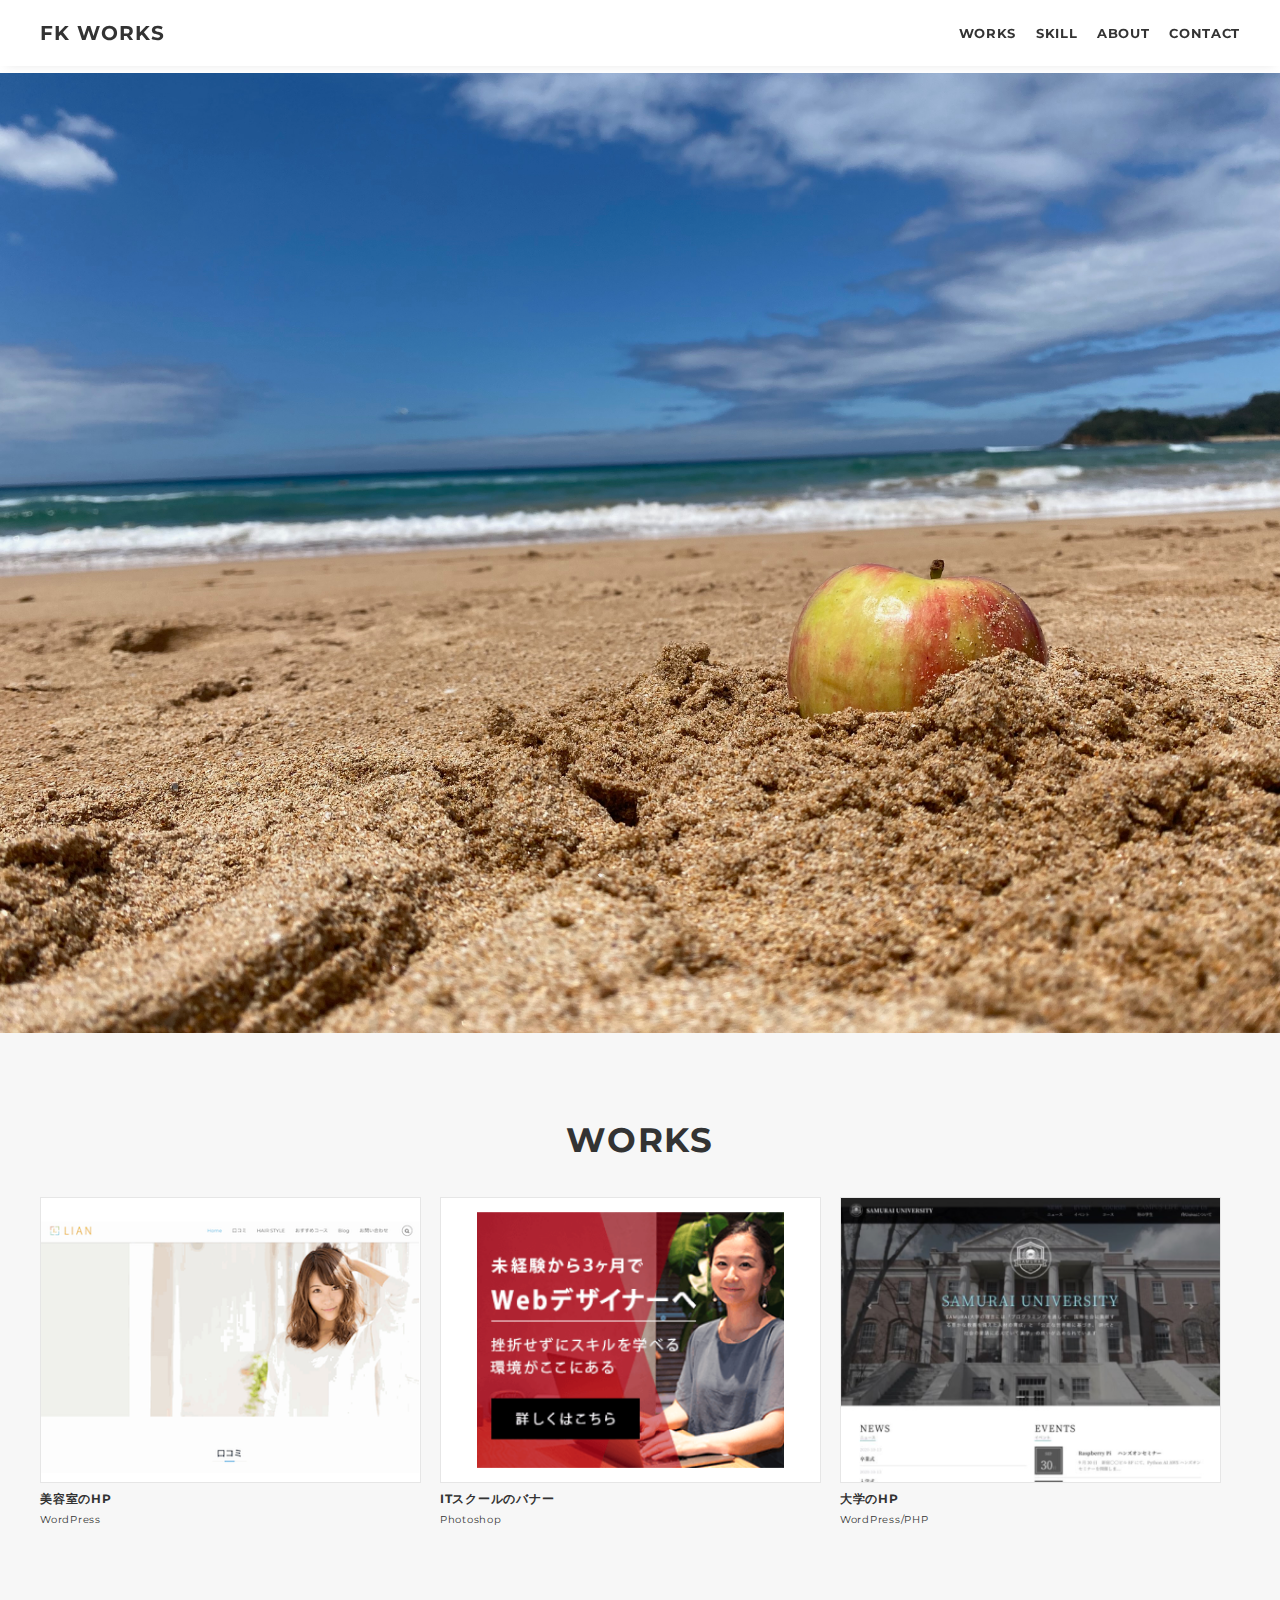
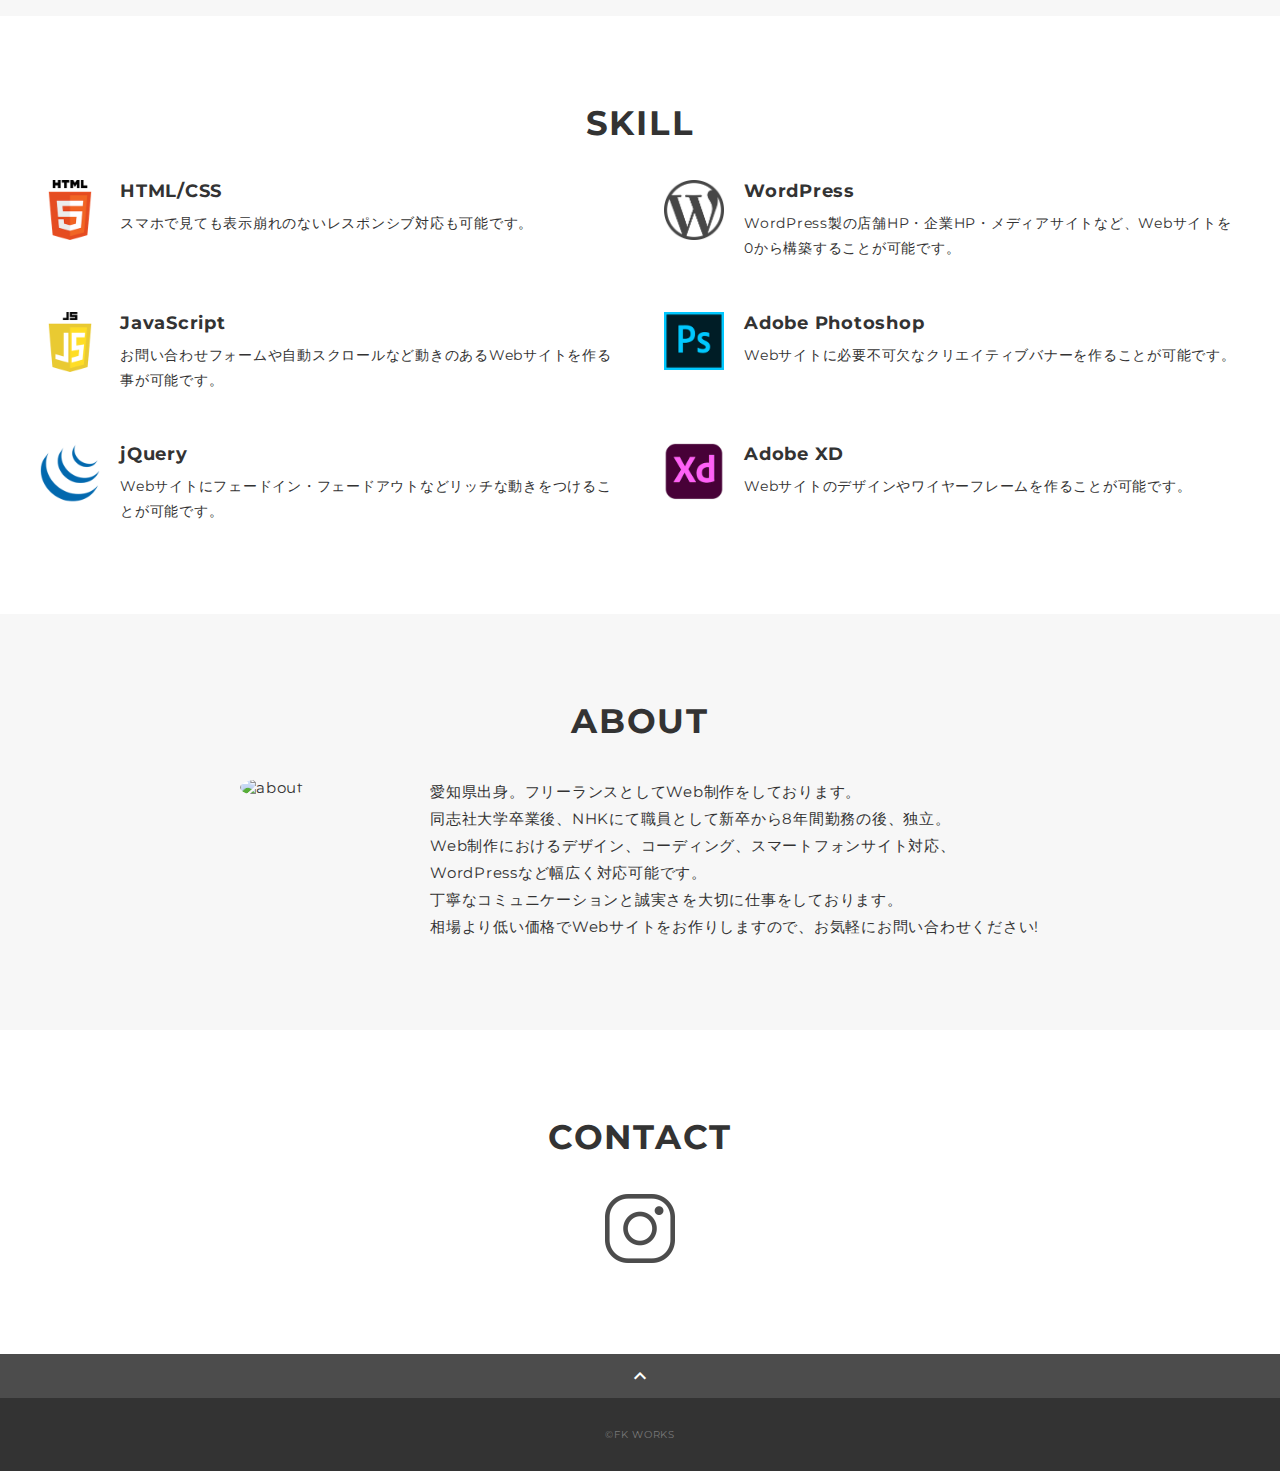
==== index.html @ 216ca090 "initial commit" ====
<!DOCTYPE html>
<html>
<head>
  <meta charset="utf-8">
  <meta name="viewport" content="width=device-width, initial-scale=1.0, maximum-scale=1.0, minimum-scale=1.0">
  <title>SAMURAI ポートフォリオ</title>
  <link rel="preconnect" href="https://fonts.gstatic.com">
  <link href="https://fonts.googleapis.com/css2?family=Montserrat:wght@400;700&display=swap" rel="stylesheet">
  <link href="https://fonts.googleapis.com/css?family=Material+Icons+Outlined" rel="stylesheet">
  <link href="css/ress.css" media="all" rel="stylesheet" type="text/css" />
  <link href="css/style.css" media="all" rel="stylesheet" type="text/css" />
</head>

<body>
  <div class="wrapper">

    <!-- header -->
    <header class="header ">
      <div class="container">
        <h1 class="header-logo">
          <a href="#">FK WORKS</a>
        </h1>
        <nav class="gnav">
          <ul class="gnav-list">
            <li class="gnav-item"><a href="#works">WORKS</a></li>
            <li class="gnav-item"><a href="#skill">SKILL</a></li>
            <li class="gnav-item"><a href="#about">ABOUT</a></li>
            <li class="gnav-item"><a href="#contact">CONTACT</a></li>
          </ul>
        </nav>
      </div>
    </header>
    <!-- /header -->

    <main class="content">

      <!-- mv -->
      <div class="mv">
        <div class="mv-container">
          <img src="img/IMG_4395.jpeg" alt="">
        </div>
      </div>
      <!-- /mv -->

      <!-- works -->
      <section class="works section" id="works">
        <div class="container">
          <h2 class="title">WORKS</h2>
          <div class="works-list">
            <!-- <a class="works-item" href="works-1.html">
              <div class="works-img"><img src="img/works/html1.png" alt="html1" /></div>
              <p class="works-name">コーポレートサイト</p>
              <p class="works-info">HTML/CSS/JavaScript/jQuery/レスポンシブ対応</p>
            </a> -->
            <!-- <a class="works-item" href="works-2.html">
              <div class="works-img"><img src="img/works/html2.png" alt="html2" /></div>
              <p class="works-name">プロフィールサイト</p>
              <p class="works-info">HTML/CSS</p>
            </a> -->
            <a class="works-item" href="works-3.html">
              <div class="works-img"><img src="img/works/wordpress1.png" alt="WordPress" /></div>
              <p class="works-name">美容室のHP</p>
              <p class="works-info">WordPress</p>
            </a>
            <a class="works-item" href="works-4.html">
              <div class="works-img"><img src="img/works/photoshop.png" alt="Photoshop" /></div>
              <p class="works-name">ITスクールのバナー</p>
              <p class="works-info">Photoshop</p>
            </a>
            <!-- <a class="works-item" href="works-5.html">
              <div class="works-img"><img src="img/works/xd.png" alt="AdobeXD" /></div>
              <p class="works-name">ITスクールのLP</p>
              <p class="works-info">AdobeXD</p>
            </a> -->
            <a class="works-item" href="works-6.html">
              <div class="works-img"><img src="img/works/wordpress2.png" alt="WordPress2" /></div>
              <p class="works-name">大学のHP</p>
              <p class="works-info">WordPress/PHP</p>
            </a>
          </div>
        </div>
      </section>
      <!-- /works -->

      <!-- skill -->
      <section class="skill section" id="skill">
        <div class="container">
          <h2 class="title">SKILL</h2>
          <div class="skill-list">
            <div class="skill-item">
              <p class="skill-img"><img src="img/skills/html.png" alt="html"></p>
              <div class="skill-body">
                <h3 class="skill-name">HTML/CSS</h3>
                <p class="skill-text">
                  スマホで見ても表示崩れのないレスポンシブ対応も可能です。</p>
              </div>
            </div>
            <div class="skill-item">
              <p class="skill-img"><img src="img/skills/wordpress.png" alt="wordpress"></p>
              <div class="skill-body">
                <h3 class="skill-name">WordPress</h3>
                <p class="skill-text">
                  WordPress製の店舗HP・企業HP・メディアサイトなど、Webサイトを0から構築することが可能です。</p>
              </div>
            </div>
            <div class="skill-item">
              <p class="skill-img"><img src="img/skills/js.png" alt="javascript"></p>
              <div class="skill-body">
                <h3 class="skill-name">JavaScript</h3>
                <p class="skill-text">
                  お問い合わせフォームや自動スクロールなど動きのあるWebサイトを作る事が可能です。</p>
              </div>
            </div>
            <div class="skill-item">
              <p class="skill-img"><img src="img/skills/photoshop.png" alt="photoshop"></p>
              <div class="skill-body">
                <h3 class="skill-name">Adobe Photoshop</h3>
                <p class="skill-text">
                  Webサイトに必要不可欠なクリエイティブバナーを作ることが可能です。</p>
              </div>
            </div>
            <div class="skill-item">
              <p class="skill-img"><img src="img/skills/jquery.png" alt="jquery"></p>
              <div class="skill-body">
                <h3 class="skill-name">jQuery</h3>
                <p class="skill-text">
                  Webサイトにフェードイン・フェードアウトなどリッチな動きをつけることが可能です。</p>
              </div>
            </div>
            <div class="skill-item">
              <p class="skill-img"><img src="img/skills/xd.png" alt="adobexd"></p>
              <div class="skill-body">
                <h3 class="skill-name">Adobe XD</h3>
                <p class="skill-text">
                  Webサイトのデザインやワイヤーフレームを作ることが可能です。</p>
              </div>
            </div>
          </div>
        </div>
      </section>
      <!-- /skill -->

      <!-- about -->
      <section class="about section" id="about">
        <div class="container">
          <h2 class="title">ABOUT</h2>
          <div class="profile">
            <p class="profile-img">
              <img src="IMG/GOPR1094 (1).jpeg" alt="about">
            </p>
            <div class="profile-body">
              <!-- <p>
                
              </p> -->
              <p>
                愛知県出身。フリーランスとしてWeb制作をしております。<br>同志社大学卒業後、NHKにて職員として新卒から8年間勤務の後、独立。<br>Web制作におけるデザイン、コーディング、スマートフォンサイト対応、WordPressなど幅広く対応可能です。<br>丁寧なコミュニケーションと誠実さを大切に仕事をしております。<br>相場より低い価格でWebサイトをお作りしますので、お気軽にお問い合わせください!
              </p>
              
            </div>
          </div>
        </div>
      </section>
      <!-- /about -->

      <!-- contact -->
      <section class="contact section" id="contact">
        <div class="container">
          <h2 class="title">CONTACT</h2>
          <!-- <p class="lead">
            お問い合わせは、<br class="sp-only">メールまたはSNSにてお願いいたします。
          </p> -->
          <div class="contact-list">
            <a href="https://www.instagram.com/2005_fugo/" target="_blank">
              <img src="img/icon_instagram.gif" alt="Instagram">
            </a>
            <!-- <a href="http://facebook.com/" target="_blank">
              <img src="img/icon_facebook.gif" alt="Facebook">
            </a> -->
          </div>
        </div>
      </section>
      <!-- /contact -->
      <div class="page-top" id="js-page-top">
        <span class="material-icons-outlined">expand_less</span>
      </div>
    </main>

    <!-- footer -->
    <footer class="footer">
      <div class="copyright">&copy;FK WORKS</div>
    </footer>
    <!-- /footer -->

  </div>
  <script src="https://ajax.googleapis.com/ajax/libs/jquery/3.6.0/jquery.min.js"></script>
  <script type='text/javascript' src="js/script.js"></script>
</body>
</html>
---- css/ress.css ----
/*!
 * ress.css • v3.0.1
 * MIT License
 * github.com/filipelinhares/ress
 */

/* # =================================================================
   # Global selectors
   # ================================================================= */

html {
  box-sizing: border-box;
  word-break: normal;
  -moz-tab-size: 4;
  tab-size: 4;

  -webkit-text-size-adjust: 100%; /* Prevent adjustments of font size after orientation changes in iOS */
}

*,
::before,
::after {
  box-sizing: inherit;
  background-repeat: no-repeat; /* Set `background-repeat: no-repeat` to all elements and pseudo elements */
}

::before,
::after {
  vertical-align: inherit;
  text-decoration: inherit; /* Inherit text-decoration and vertical align to ::before and ::after pseudo elements */
}

* {
  margin: 0;
  padding: 0; /* Reset `padding` and `margin` of all elements */
}

/* # =================================================================
   # General elements
   # ================================================================= */

hr {
  overflow: visible; /* Show the overflow in Edge and IE */
  height: 0; /* Add the correct box sizing in Firefox */
}

details,
main {
  display: block; /* Render the `main` element consistently in IE. */
}

summary {
  display: list-item; /* Add the correct display in all browsers */
}

small {
  font-size: 80%; /* Set font-size to 80% in `small` elements */
}

[hidden] {
  display: none; /* Add the correct display in IE */
}

abbr[title] {
  /* Add the correct text decoration in Chrome, Edge, IE, Opera, and Safari */
  text-decoration: underline;
  text-decoration: underline dotted;
  border-bottom: none; /* Remove the bottom border in Chrome 57 */
}

a {
  background-color: transparent; /* Remove the gray background on active links in IE 10 */
}

a:active,
a:hover {
  outline-width: 0; /* Remove the outline when hovering in all browsers */
}

code,
kbd,
pre,
samp {
  font-family: monospace, monospace; /* Specify the font family of code elements */
}

pre {
  font-size: 1em; /* Correct the odd `em` font sizing in all browsers */
}

b,
strong {
  font-weight: bolder; /* Add the correct font weight in Chrome, Edge, and Safari */
}

/* https://gist.github.com/unruthless/413930 */
sub,
sup {
  position: relative;
  font-size: 75%;
  line-height: 0;
  vertical-align: baseline;
}

sub {
  bottom: -.25em;
}

sup {
  top: -.5em;
}

/* # =================================================================
   # Forms
   # ================================================================= */

input {
  border-radius: 0;
}

/* Replace pointer cursor in disabled elements */
[disabled] {
  cursor: default;
}

[type="number"]::-webkit-container-spin-button,
[type="number"]::-webkit-outer-spin-button {
  height: auto; /* Correct the cursor style of increment and decrement buttons in Chrome */
}

[type="search"] {
  outline-offset: -2px; /* Correct the outline style in Safari */

  -webkit-appearance: textfield; /* Correct the odd appearance in Chrome and Safari */
}

[type="search"]::-webkit-search-decoration {
  -webkit-appearance: none; /* Remove the container padding in Chrome and Safari on macOS */
}

textarea {
  overflow: auto; /* Internet Explorer 11+ */
  resize: vertical; /* Specify textarea resizability */
}

button,
input,
optgroup,
select,
textarea {
  font: inherit; /* Specify font inheritance of form elements */
}

optgroup {
  font-weight: bold; /* Restore the font weight unset by the previous rule */
}

button {
  overflow: visible; /* Address `overflow` set to `hidden` in IE 8/9/10/11 */
}

button,
select {
  text-transform: none; /* Firefox 40+, Internet Explorer 11- */
}

/* Apply cursor pointer to button elements */
button,
[type="button"],
[type="reset"],
[type="submit"],
[role="button"] {
  cursor: pointer;
  color: inherit;
}

/* Remove container padding and border in Firefox 4+ */
button::-moz-focus-container,
[type="button"]::-moz-focus-container,
[type="reset"]::-moz-focus-container,
[type="submit"]::-moz-focus-container {
  padding: 0;
  border-style: none;
}

/* Replace focus style removed in the border reset above */
button:-moz-focusring,
[type="button"]::-moz-focus-container,
[type="reset"]::-moz-focus-container,
[type="submit"]::-moz-focus-container {
  outline: 1px dotted ButtonText;
}

button,
html [type="button"],
/* Prevent a WebKit bug where (2) destroys native `audio` and `video`controls in Android 4 */
[type="reset"],
[type="submit"] {
  -webkit-appearance: button; /* Correct the inability to style clickable types in iOS */
}

/* Remove the default button styling in all browsers */
button,
input,
select,
textarea {
  border-style: none;
  background-color: transparent;
}

/* Style select like a standard input */
select {
  -webkit-appearance: none; /* Chrome 41+ */
  -moz-appearance: none; /* Firefox 36+ */
}

select::-ms-expand {
  display: none; /* Internet Explorer 11+ */
}

select::-ms-value {
  color: currentColor; /* Internet Explorer 11+ */
}

legend {
  display: table; /* Correct the text wrapping in Edge and IE */
  max-width: 100%; /* Correct the text wrapping in Edge and IE */
  max-width: 100%; /* Correct the text wrapping in Edge 18- and IE */
  white-space: normal; /* Correct the text wrapping in Edge and IE */
  color: inherit; /* Correct the color inheritance from `fieldset` elements in IE */
  border: 0; /* Correct `color` not being inherited in IE 8/9/10/11 */
}

::-webkit-file-upload-button {
  font: inherit; /* Change font properties to `inherit` in Chrome and Safari */
  color: inherit;
  /* Correct the inability to style clickable types in iOS and Safari */

  -webkit-appearance: button;
}

/* # =================================================================
   # Specify media element style
   # ================================================================= */

img {
  border-style: none; /* Remove border when inside `a` element in IE 8/9/10 */
}

/* Add the correct vertical alignment in Chrome, Firefox, and Opera */
progress {
  vertical-align: baseline;
}

/* # =================================================================
   # Accessibility
   # ================================================================= */

/* Hide content from screens but not screenreaders */
@media screen {
  [hidden~="screen"] {
    display: inherit;
  }
  [hidden~="screen"]:not(:active):not(:focus):not(:target) {
    position: absolute !important;
    clip: rect(0 0 0 0) !important;
  }
}

/* Specify the progress cursor of updating elements */
[aria-busy="true"] {
  cursor: progress;
}

/* Specify the pointer cursor of trigger elements */
[aria-controls] {
  cursor: pointer;
}

/* Specify the unstyled cursor of disabled, not-editable, or otherwise inoperable elements */
[aria-disabled] {
  cursor: default;
}
---- css/style.css ----
body {
  font-family: "Montserrat","Helvetica Neue",Arial,"Hiragino Kaku Gothic ProN","Hiragino Sans",Meiryo,sans-serif;
  font-size: 15px;
  letter-spacing: .05em;
  color: #333;
}

a {
  transition: opacity .3s;
  text-decoration: none;
  color: #1ca9e3;
}

img {
  max-width: 100%;
  height: auto;
  vertical-align: bottom;
  border-style: none;
}



.pc-only {
  display: block;
}

.sp-only {
  display: none;
}

/*--------------------------------
 レイアウト
---------------------------------*/
.wrapper {
  padding-top: 73px;
}

.section {
  padding: 90px 0;
}

.section:nth-of-type(odd) {
  background-color: #f7f7f7;
}

.container {
  max-width: 1340px;
  margin: 0 auto;
  padding: 0 40px;
}

/*--------------------------------
 見出し
---------------------------------*/
.title {
  font-size: 34px;
  font-weight: bold;
  line-height: 1;
  margin-bottom: 40px;
  text-align: center;
  letter-spacing: .05em;
  color: #333;
}

.lead {
  font-size: 16px;
  line-height: 1.8;
  margin-bottom: 30px;
}

/*--------------------------------
ヘッダー
---------------------------------*/
.header {
  position: fixed;
  top: 0;
  z-index: 1;
  width: 100%;
  background-color: #fff;
  box-shadow: 0 5px 10px -6px rgba(0,0,0,.1);
}

.header .container {
  display: flex;
  align-items: center;
  justify-content: space-between;
  padding: 20px 40px;
}

.header-logo {
  font-size: 20px;
  font-weight: bold;
  line-height: 1.2;
  margin-right: 20px;
  letter-spacing: .05em;
}

.header-logo a {
  color: #333;
}

.gnav-list {
  display: flex;
  justify-content: space-between;
  list-style: none;
}

.gnav-item:not(:last-child) {
  margin-right: 20px;
}

.gnav-item a {
  position: relative;
  font-size: 13px;
  font-weight: bold;
  display: inline-block;
  padding: 5px 0;
  transition: .3s;
  letter-spacing: .05em;
  color: #333;
}
.gnav-item a:after {
  position: absolute;
  bottom: 0;
  left: 50%;
  width: 0;
  height: 3px;
  content: "";
  transition: .3s;
  -webkit-transform: translateX(-50%);
  transform: translateX(-50%);
  background-color: #333;
}

.gnav-item a:hover:after {
  width: 100%;
}

/*--------------------------------
 メインビジュアル
---------------------------------*/
.mv {
  display: flex;
  align-items: center;
  justify-content: center;
  height: auto;
  text-align: center;
  overflow: hidden;
}

.mv-container {
  position: relative;
  /* padding: 0 20px; */
}

.mv-container img {
  width: 100%;
  height: auto;
}

/*--------------------------------
 Works
---------------------------------*/
.works-list {
  display: flex;
  flex-wrap: wrap;
  margin-bottom: -40px;
}

.works-item {
  width: 31.74603%;
  margin-right: 1.58730%;
  margin-bottom: 40px;
  color: #333;
}

.works-item:hover {
  opacity: .9;
}

.works-item:nth-of-type(3n) {
  margin-right: 0;
}

.works-img img {
  border: 1px solid #e6e6e6;
}

.works-name {
  font-size: 12px;
  font-weight: bold;
  margin-top: 8px;
}

.works-info {
  font-size: 10px;
  margin-top: 5px;
}

/*--------------------------------
 Skill
---------------------------------*/
.skill-list {
  display: flex;
  flex-wrap: wrap;
  justify-content: space-between;
  margin-bottom: -50px;
}

.skill-item {
  display: flex;
  align-items: flex-start;
  justify-content: space-between;
  width: 48%;
  margin-bottom: 50px;
}

.skill-img {
  width: 60px;
  height: auto;
  margin-right: 20px;
}

.skill-body {
  flex: 1;
}

.skill-name {
  margin-bottom: 10px;
}

.skill-text {
  font-size: 14px;
  line-height: 1.8;
}

/*--------------------------------
 About
---------------------------------*/
.profile {
  display: flex;
  flex-wrap: wrap;
  max-width: 800px;
  margin: 0 auto;
}
.profile-img {
  width: 20%;
  margin-right: 30px;
  border-radius: 50%;
}
.profile-img img {
  border-radius: 50%;
}
.profile-body {
  flex: 1;
}

.profile-body p {
  font-size: 15px;
  line-height: 1.8;
}

.profile-body p:not(:last-child) {
  margin-bottom: 30px;
}

/*--------------------------------
 Contact
---------------------------------*/
.contact {
  text-align: center;
}

.contact-item:not(:last-child) {
  margin-right: 10px;
}

.contact-text {
  margin-top: 10px;
}
/*--------------------------------
 ページトップ
---------------------------------*/
.page-top {
  font-weight: bold;
  padding: 10px;
  cursor: pointer;
  text-align: center;
  background-color: #4c4c4c;
}

.page-top .material-icons-outlined {
  vertical-align: bottom;
  color: #fff;
}

/*--------------------------------
 フッター
---------------------------------*/
.footer {
  padding: 30px;
  background-color: #333;
}

.copyright {
  font-size: 10px;
  text-align: center;
  color: #797979;
}

/*--------------------------------
 下層：Worksページ
---------------------------------*/
.article {
  padding: 80px 0;
}

.article-container {
  max-width: 1040px;
  margin: 0 auto;
  padding: 0 20px;
}

.article-title {
  margin-bottom: 30px;
  text-align: center;
}

.article-body {
  max-width: 720px;
  margin: 0 auto;
  margin-bottom: 80px;
}

.article-body h3 {
  position: relative;
  font-size: 18px;
  margin-bottom: 5px;
  padding-left: 1em;
}

.article-body img {
  width: 100%;
  height: auto;
}

.article-body h3:not(:first-child) {
  margin-top: 50px;
}

.article-body h3::before {
  position: absolute;
  top: 0;
  left: 0;
  width: 4px;
  height: 100%;
  content: "";
  border-radius: 3px;
  background-color: #333;
}

.article-body p {
  font-size: 15px;
  line-height: 1.8;
  margin-bottom: 30px;
}

.home-link {
  text-align: center;
}

/*media Queries 767
----------------------------------------------------*/
@media screen and (max-width: 767px) {
  body {
    font-size: 14px;
  }

  .pc-only {
    display: none;
  }

  .sp-only {
    display: block;
  }

  /* 見出し */
  .title {
    font-size: 26px;
    margin-bottom: 20px;
  }

  .lead {
    font-size: 14px;
    line-height: 1.7;
    margin-bottom: 20px;
  }

  /* レイアウト */
  .wrapper {
    padding-top: 57px;
  }

  .section {
    padding: 60px 0;
  }

  .container {
    padding: 0 20px;
  }

  /* ヘッダー */
  .header .container {
    padding: 15px;
  }

  .header-logo {
    font-size: 15px;
    margin-right: 15px;
  }

  .gnav-item:not(:last-child) {
    margin-right: 10px;
  }

  .gnav-item a {
    font-size: 10px;
  }

  .gnav-item a:after {
    display: none;
  }

  /*  メインビジュアル */
  .mv {
    height: 40vh;
  }

  .mv-container {
    padding: 0 20px;
  }

  .mv-title {
    font-size: 30px;
  }
  .mv-subtitle {
    font-size: 16px;
    margin-bottom: 20px;
  }

  .mv-text {
    top: 75%;
    font-size: 14px;
    line-height: 1.7;
  }

  /* Works */
  .works-name {
    font-size: 12px;
  }

  .works-info {
    margin-top: 3px;
  }

  .works-list {
    justify-content: space-between;
  }

  .works-item {
    flex: 0 0 48%;
    margin-right: 0;
    margin-bottom: 30px;
  }

  /* Skill */
  .skill-list {
    display: block;
    margin-bottom: 0;
  }

  .skill-item {
    width: 100%;
    margin-bottom: 35px;
  }

  .skill-item:last-child {
    margin-bottom: 0;
  }

  .skill-name {
    margin-bottom: 5px;
  }

  .skill-text {
    font-size: 13px;
    line-height: 1.7;
  }

  /* About */
  .profile {
    display: block;
  }
  .profile-img {
    width: 150px;
    margin: 0 auto;
    margin-bottom: 25px;
  }

  .profile-body p {
    font-size: 14px;
    line-height: 1.7;
  }

  .profile-body p:not(:last-child) {
    margin-bottom: 20px;
  }

  /* フッター */
  .footer {
    padding: 20px;
  }

  /* 下層ページ */
  .article {
    padding: 50px 0;
  }

  .article-body h3 {
    font-size: 16px;
    padding-left: .8em;
  }

  .article-body h3:not(:first-child) {
    margin-top: 30px;
  }

  .article-body p {
    font-size: 14px;
    line-height: 1.7;
    margin-bottom: 20px;
  }
}
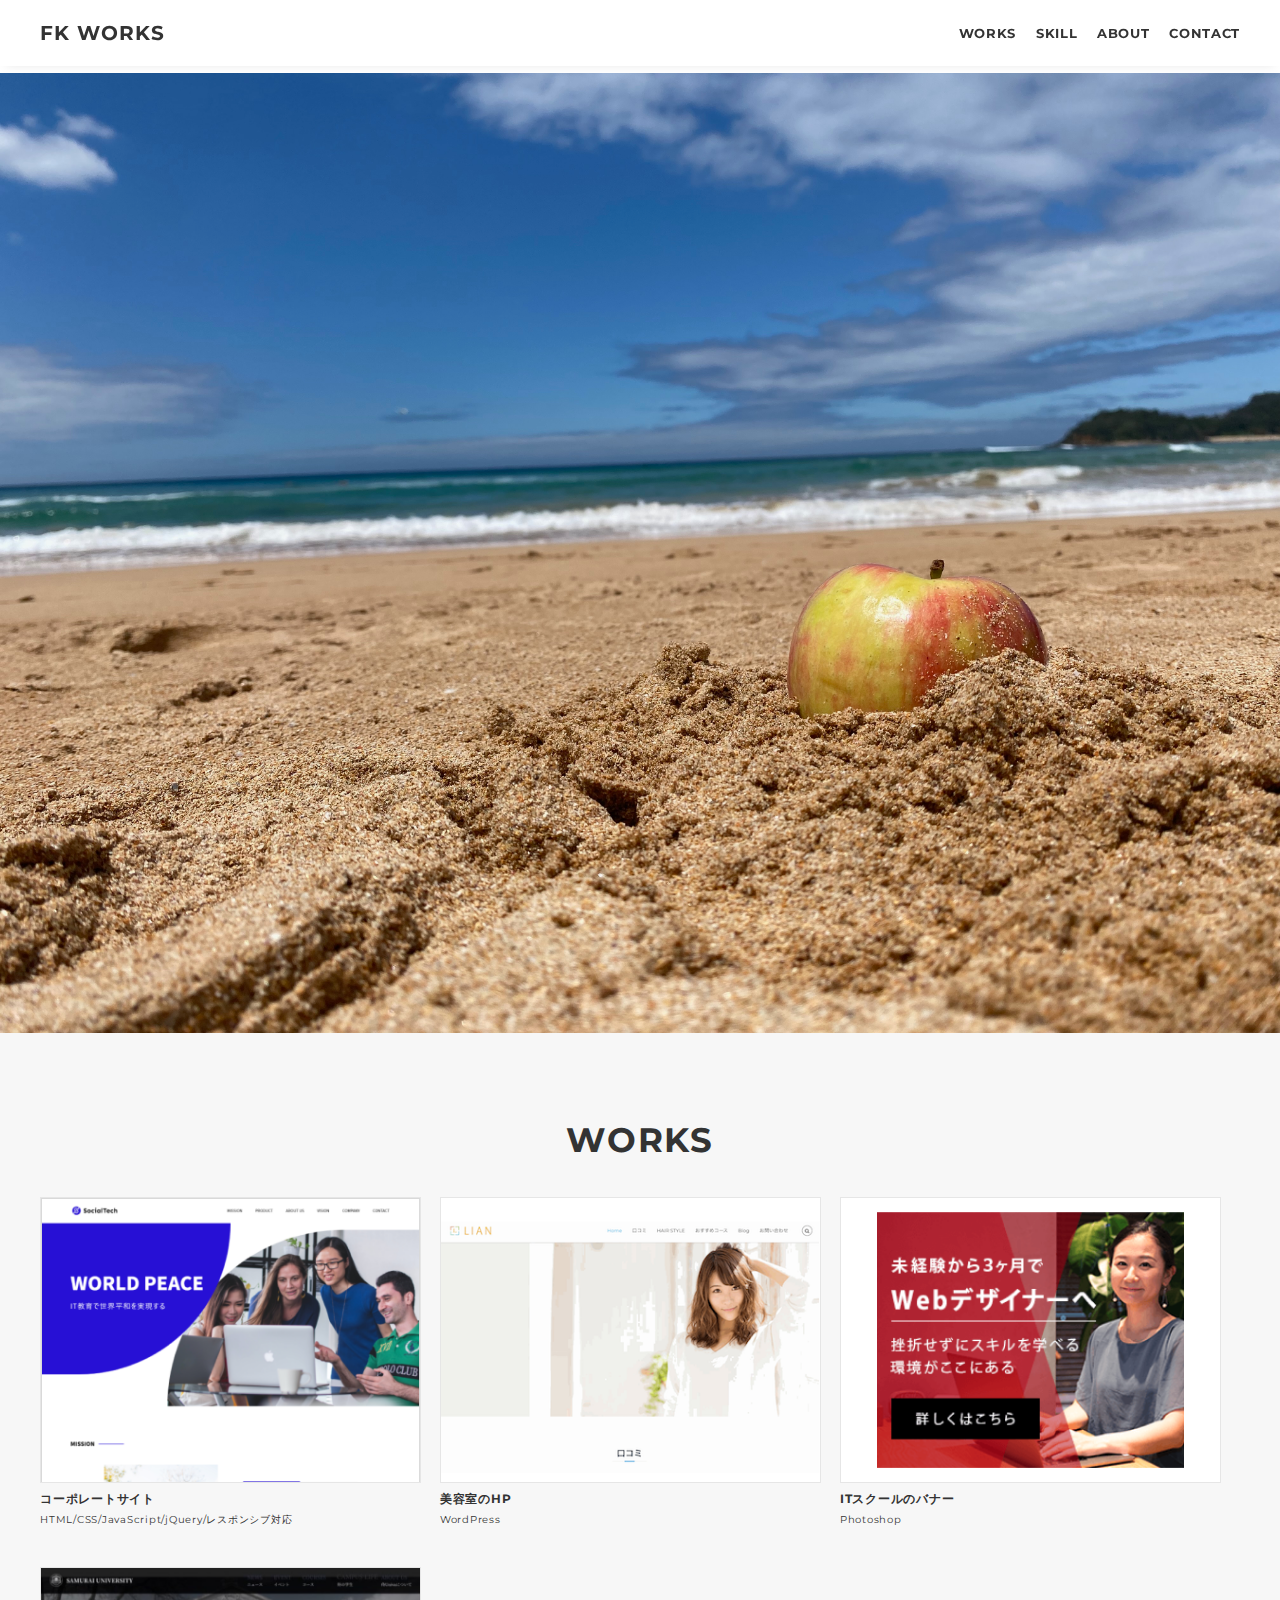
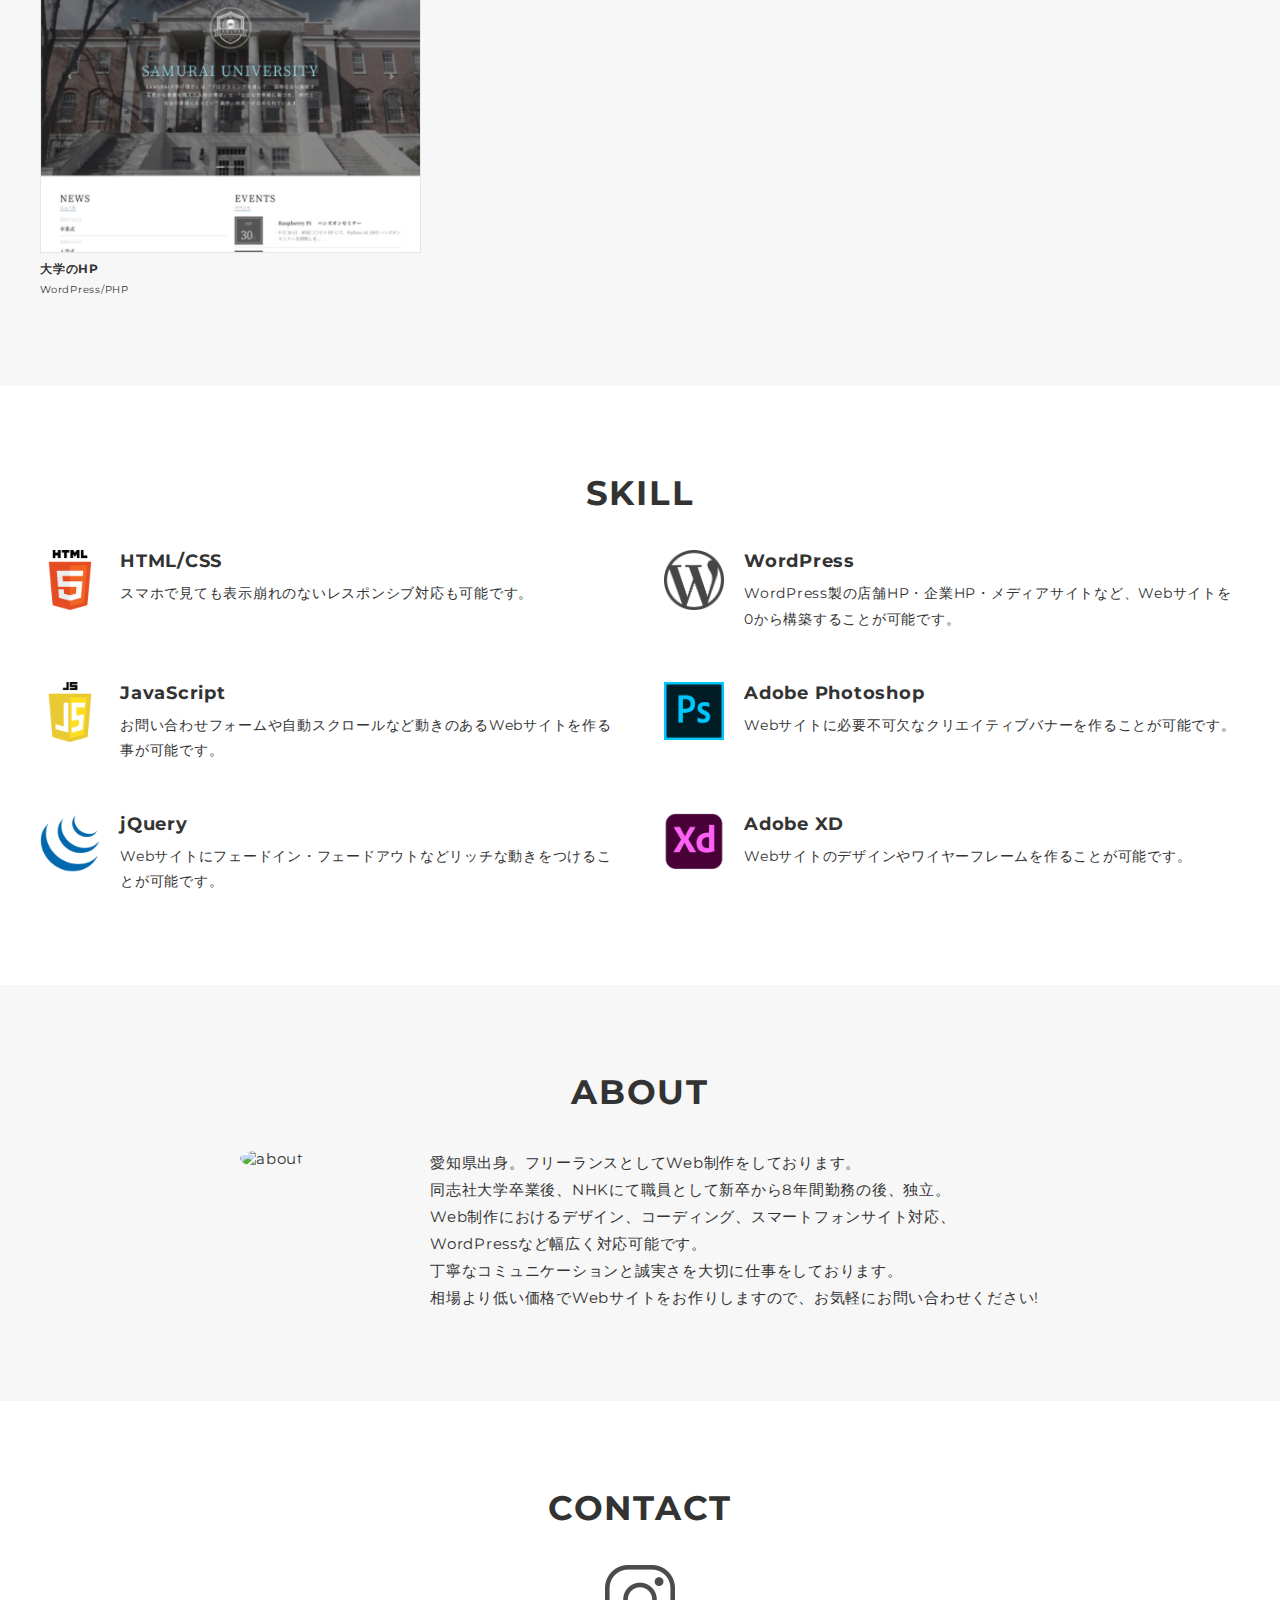
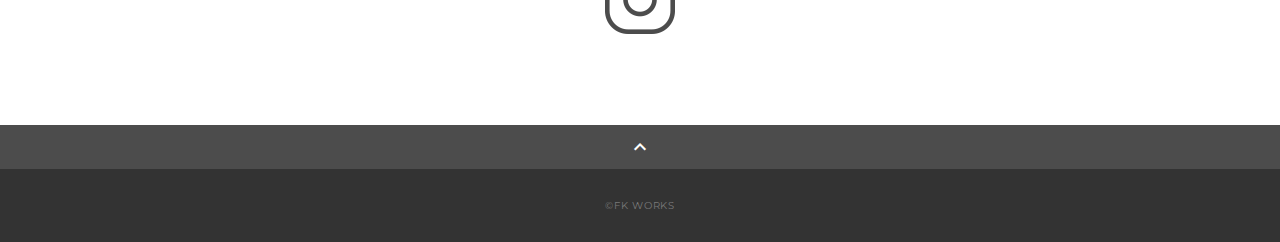
==== commit f92d7eb7: "コーポレートサイト追加" ====
--- a/index.html
+++ b/index.html
@@ -3,7 +3,7 @@
 <head>
   <meta charset="utf-8">
   <meta name="viewport" content="width=device-width, initial-scale=1.0, maximum-scale=1.0, minimum-scale=1.0">
-  <title>SAMURAI ポートフォリオ</title>
+  <title>FK WORKS ポートフォリオ</title>
   <link rel="preconnect" href="https://fonts.gstatic.com">
   <link href="https://fonts.googleapis.com/css2?family=Montserrat:wght@400;700&display=swap" rel="stylesheet">
   <link href="https://fonts.googleapis.com/css?family=Material+Icons+Outlined" rel="stylesheet">
@@ -47,11 +47,11 @@
         <div class="container">
           <h2 class="title">WORKS</h2>
           <div class="works-list">
-            <!-- <a class="works-item" href="works-1.html">
+            <a class="works-item" href="works-1.html">
               <div class="works-img"><img src="img/works/html1.png" alt="html1" /></div>
               <p class="works-name">コーポレートサイト</p>
               <p class="works-info">HTML/CSS/JavaScript/jQuery/レスポンシブ対応</p>
-            </a> -->
+            </a> 
             <!-- <a class="works-item" href="works-2.html">
               <div class="works-img"><img src="img/works/html2.png" alt="html2" /></div>
               <p class="works-name">プロフィールサイト</p>
@@ -195,4 +195,4 @@
   <script src="https://ajax.googleapis.com/ajax/libs/jquery/3.6.0/jquery.min.js"></script>
   <script type='text/javascript' src="js/script.js"></script>
 </body>
-</html>+</html>
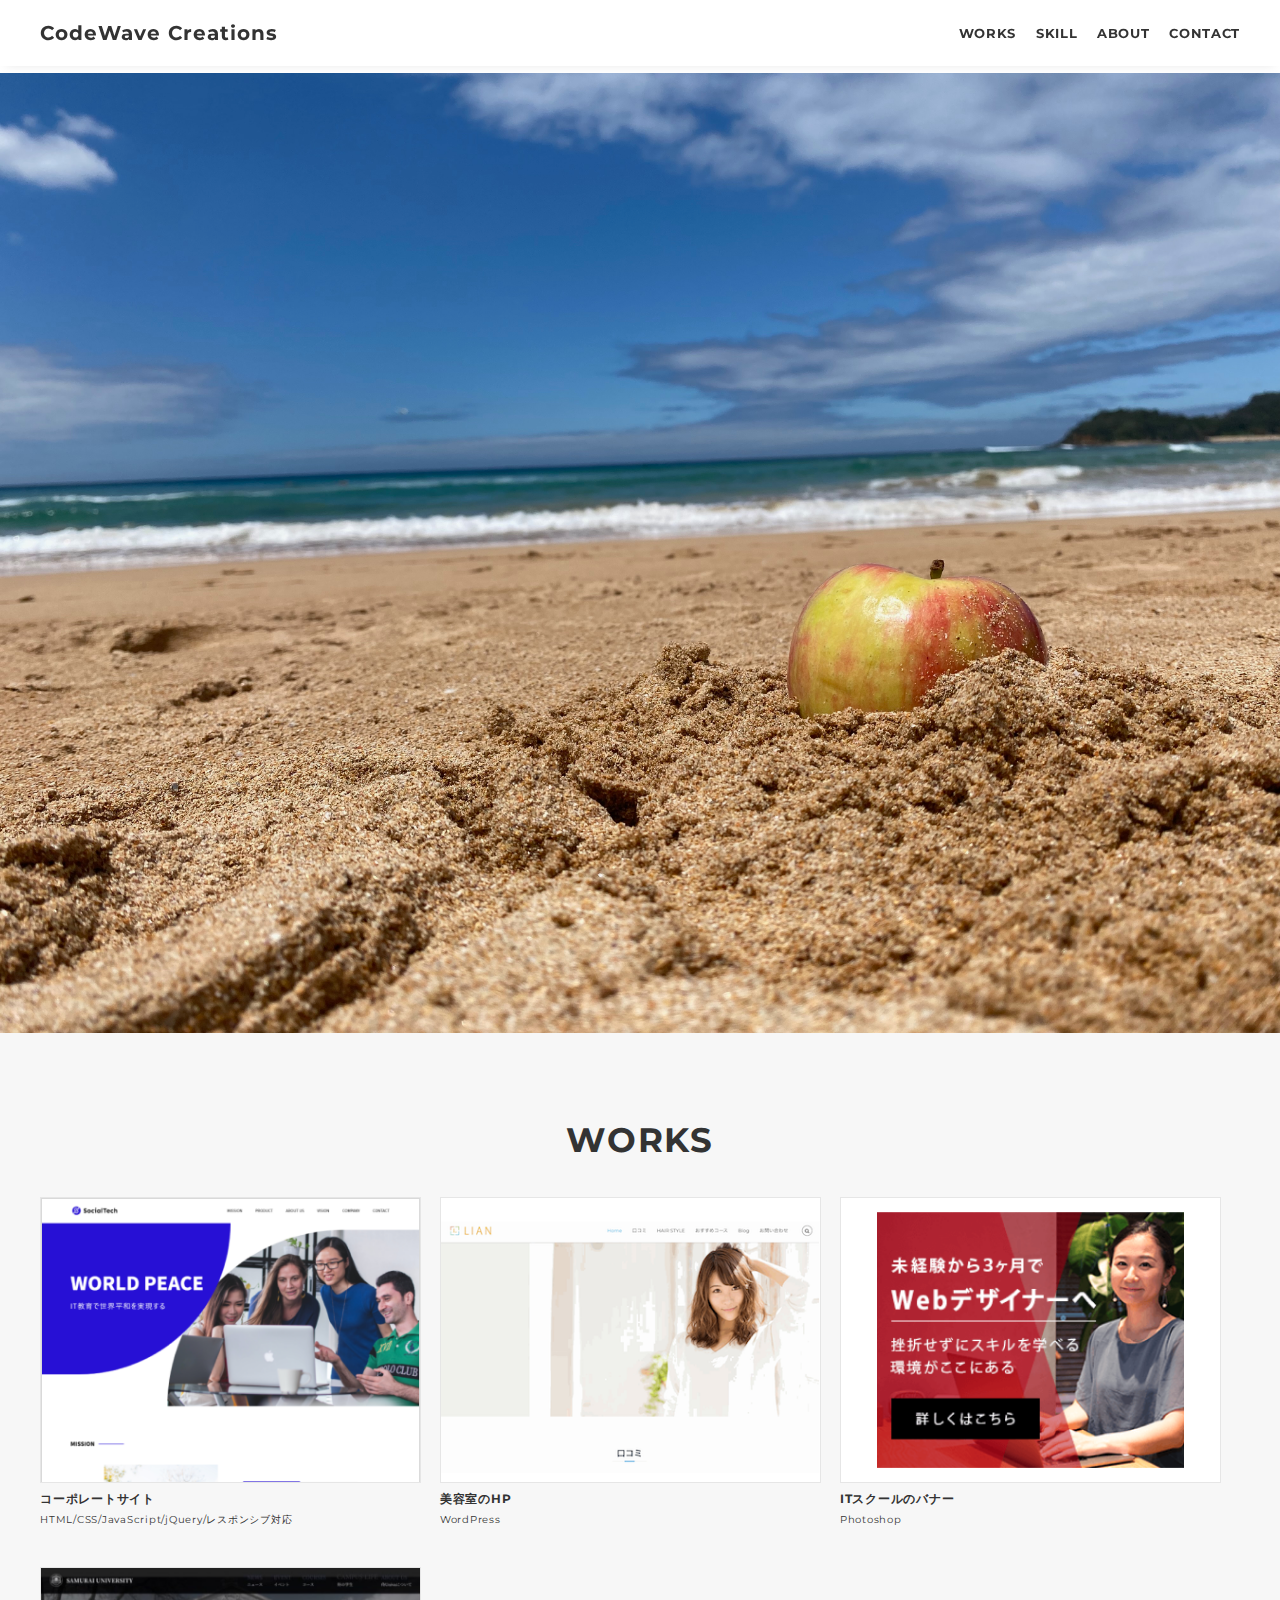
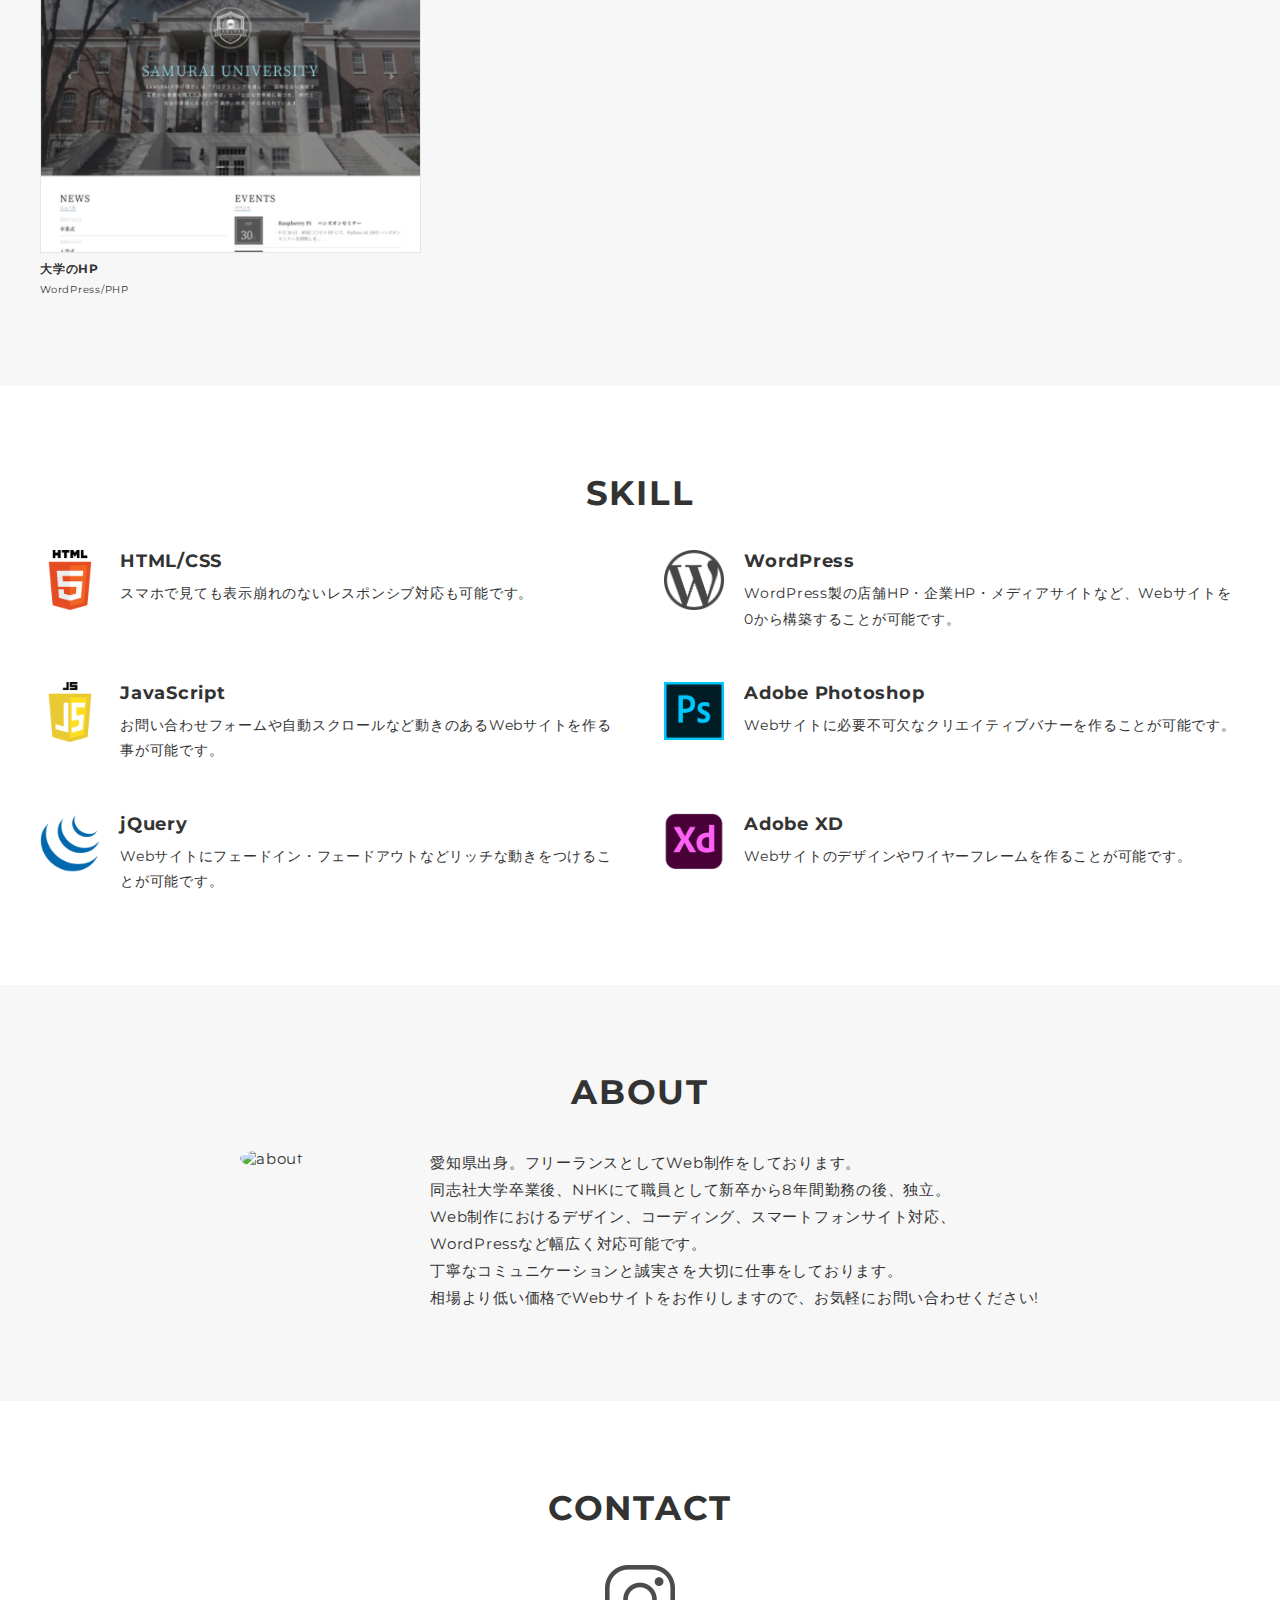
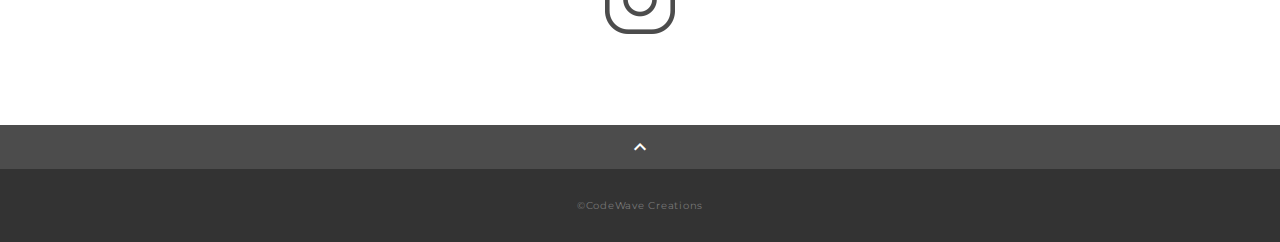
==== commit e67c6935: "Update index.html" ====
--- a/index.html
+++ b/index.html
@@ -3,7 +3,7 @@
 <head>
   <meta charset="utf-8">
   <meta name="viewport" content="width=device-width, initial-scale=1.0, maximum-scale=1.0, minimum-scale=1.0">
-  <title>FK WORKS ポートフォリオ</title>
+  <title>CodeWave Creations ポートフォリオ</title>
   <link rel="preconnect" href="https://fonts.gstatic.com">
   <link href="https://fonts.googleapis.com/css2?family=Montserrat:wght@400;700&display=swap" rel="stylesheet">
   <link href="https://fonts.googleapis.com/css?family=Material+Icons+Outlined" rel="stylesheet">
@@ -18,7 +18,7 @@
     <header class="header ">
       <div class="container">
         <h1 class="header-logo">
-          <a href="#">FK WORKS</a>
+          <a href="#">CodeWave Creations</a>
         </h1>
         <nav class="gnav">
           <ul class="gnav-list">
@@ -187,7 +187,7 @@
 
     <!-- footer -->
     <footer class="footer">
-      <div class="copyright">&copy;FK WORKS</div>
+      <div class="copyright">&copy;CodeWave Creations</div>
     </footer>
     <!-- /footer -->
 
